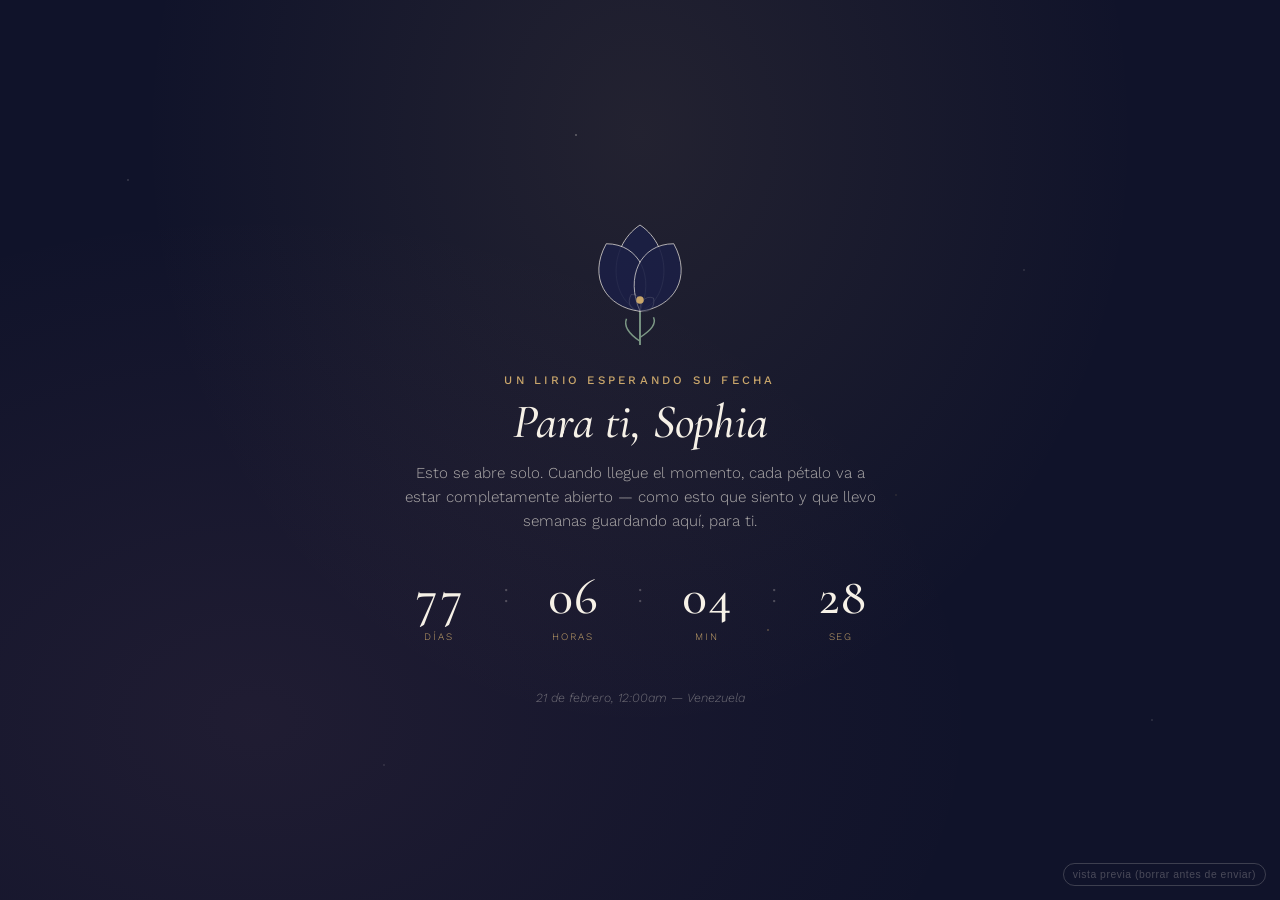
==== index.html @ c876b0af "Initial commit" ====
<!DOCTYPE html>
<html lang="es">
<head>
<meta charset="UTF-8">
<meta name="viewport" content="width=device-width, initial-scale=1.0">
<title>Para Sophia</title>
<link rel="preconnect" href="https://fonts.googleapis.com">
<link href="https://fonts.googleapis.com/css2?family=Cormorant+Garamond:ital,wght@0,400;0,500;0,600;1,400&family=Work+Sans:wght@300;400;500;600&display=swap" rel="stylesheet">
<link rel="stylesheet" href="css/style.css">
</head>
<body>

<!-- ============ LOCK SCREEN ============ -->
<div id="lock">
  <div class="stars"></div>
  <svg id="lily-svg" viewBox="0 0 200 200" xmlns="http://www.w3.org/2000/svg">
    <line x1="100" y1="155" x2="100" y2="200" stroke="var(--sage)" stroke-width="2.5"/>
    <path d="M100 195 C 85 185, 78 175, 82 165" stroke="var(--sage)" stroke-width="2" fill="none"/>
    <path d="M100 190 C 115 180, 122 172, 118 163" stroke="var(--sage)" stroke-width="2" fill="none"/>
    <g id="petals">
      <path class="petal" data-i="0" d="M100 155 C 60 140, 55 70, 100 40 C 145 70, 140 140, 100 155 Z" fill="var(--night-2)" stroke="var(--lily)" stroke-width="1" opacity="0.95"/>
      <path class="petal" data-i="1" d="M100 155 C 55 150, 30 110, 55 65 C 100 65, 120 110, 100 155 Z" fill="var(--night-2)" stroke="var(--lily)" stroke-width="1" opacity="0.9"/>
      <path class="petal" data-i="2" d="M100 155 C 145 150, 170 110, 145 65 C 100 65, 80 110, 100 155 Z" fill="var(--night-2)" stroke="var(--lily)" stroke-width="1" opacity="0.9"/>
      <path class="petal" data-i="3" d="M100 155 C 65 155, 45 130, 60 95 C 95 90, 110 125, 100 155 Z" fill="var(--night-2)" stroke="var(--lily)" stroke-width="1" opacity="0.85"/>
      <path class="petal" data-i="4" d="M100 155 C 135 155, 155 130, 140 95 C 105 90, 90 125, 100 155 Z" fill="var(--night-2)" stroke="var(--lily)" stroke-width="1" opacity="0.85"/>
    </g>
    <circle cx="100" cy="140" r="5" fill="var(--gold)"/>
  </svg>

  <p class="eyebrow">Un lirio esperando su fecha</p>
  <h1 class="title serif">Para ti, Sophia</h1>
  <p class="subtitle">Esto se abre solo. Cuando llegue el momento, cada pétalo va a estar completamente abierto — como esto que siento y que llevo semanas guardando aquí, para ti.</p>

  <div class="countdown">
    <div class="cd-unit"><div class="cd-num" id="cd-days">--</div><div class="cd-label">Días</div></div>
    <div class="cd-sep">:</div>
    <div class="cd-unit"><div class="cd-num" id="cd-hours">--</div><div class="cd-label">Horas</div></div>
    <div class="cd-sep">:</div>
    <div class="cd-unit"><div class="cd-num" id="cd-min">--</div><div class="cd-label">Min</div></div>
    <div class="cd-sep">:</div>
    <div class="cd-unit"><div class="cd-num" id="cd-sec">--</div><div class="cd-label">Seg</div></div>
  </div>

  <p class="lock-footer">21 de febrero, 12:00am — Venezuela</p>
</div>

<button id="devToggle" title="Solo para pruebas de Angel">vista previa (borrar antes de enviar)</button>

<!-- ============ APP (desbloqueado) ============ -->
<div id="app">
  <nav class="mainnav">
    <button data-view="diario" class="active">Diario</button>
    <button data-view="galeria">Galería</button>
    <button data-view="poemario">Poemario</button>
    <button data-view="libro">Libro</button>
  </nav>

  <section class="view active" id="view-diario">
    <p class="eyebrow serif" style="font-style:italic;">Sección 1</p>
    <h2>Diario</h2>
    <p class="lede">Pequeños momentos, contados apenas pasaron.</p>
    <div id="diario-list"></div>
  </section>

  <section class="view" id="view-galeria">
    <p class="eyebrow" style="font-style:italic;">Sección 2</p>
    <h2>Galería</h2>
    <p class="lede">Todo lo que nos hemos fotografiado, y lo que tú me has mandado.</p>
    <div class="gallery-grid" id="gallery-grid"></div>
  </section>

  <section class="view" id="view-poemario">
    <p class="eyebrow" style="font-style:italic;">Sección 3</p>
    <h2>Poemario</h2>
    <p class="lede">Un poema por cada semana, desde que empecé a contar los días.</p>
    <div id="poemario-list"></div>
  </section>

  <section class="view" id="view-libro">
    <p class="eyebrow" style="font-style:italic;">Sección 4</p>
    <h2>El libro</h2>
    <p class="lede">La historia completa de por qué me cautivaste.</p>
    <div id="libro-list"></div>
  </section>
</div>

<!-- ============ LIGHTBOX (foto ampliada) ============ -->
<div id="lightbox" onclick="closeLightbox()">
  <button id="lightbox-close" onclick="closeLightbox()" aria-label="Cerrar">&times;</button>
  <img id="lightbox-img" src="" alt="" onclick="event.stopPropagation()">
  <p id="lightbox-caption" onclick="event.stopPropagation()"></p>
</div>

<script src="js/data.js"></script>
<script src="js/script.js"></script>
</body>
</html>
---- css/style.css ----
:root{
  --night: #10132A;
  --night-2: #1B1F44;
  --violet: #262C56;
  --gold: #C9A66B;
  --lily: #F6F1E7;
  --rose: #D98A94;
  --sage: #7C9885;
  --ink: #2A2440;
}
*{box-sizing:border-box; margin:0; padding:0;}
html,body{height:100%;}
body{
  background: var(--night);
  color: var(--lily);
  font-family: 'Work Sans', sans-serif;
  font-weight: 300;
  overflow-x:hidden;
}
.serif{ font-family:'Cormorant Garamond', serif; }
.eyebrow{
  font-size:0.72rem;
  letter-spacing:0.28em;
  text-transform:uppercase;
  color: var(--gold);
  font-weight:500;
}

/* ---------- LOCK SCREEN ---------- */
#lock{
  min-height:100vh;
  display:flex;
  flex-direction:column;
  align-items:center;
  justify-content:center;
  text-align:center;
  padding: 2rem 1.5rem;
  background:
    radial-gradient(ellipse at 50% 15%, rgba(201,166,107,0.10), transparent 55%),
    radial-gradient(ellipse at 20% 80%, rgba(217,138,148,0.08), transparent 50%),
    var(--night);
  position:relative;
}
.stars{
  position:absolute; inset:0;
  background-image:
    radial-gradient(1px 1px at 10% 20%, rgba(246,241,231,0.5), transparent),
    radial-gradient(1px 1px at 80% 30%, rgba(246,241,231,0.4), transparent),
    radial-gradient(1.5px 1.5px at 60% 70%, rgba(201,166,107,0.6), transparent),
    radial-gradient(1px 1px at 30% 85%, rgba(246,241,231,0.35), transparent),
    radial-gradient(1px 1px at 90% 80%, rgba(246,241,231,0.4), transparent),
    radial-gradient(1.5px 1.5px at 45% 15%, rgba(246,241,231,0.5), transparent),
    radial-gradient(1px 1px at 70% 55%, rgba(201,166,107,0.4), transparent);
  background-size: 100% 100%;
  pointer-events:none;
  opacity:0.9;
}
#lily-svg{ width:150px; height:auto; margin-bottom: 1.75rem; position:relative; z-index:1; }
.petal{ transform-origin: 100px 155px; transition: transform 1.4s ease; }
h1.title{
  font-size: clamp(1.9rem, 5vw, 3rem);
  font-weight:500;
  font-style:italic;
  margin: 0.4rem 0 0.6rem;
  position:relative; z-index:1;
}
.subtitle{
  max-width: 480px;
  color: rgba(246,241,231,0.68);
  font-size:0.95rem;
  line-height:1.6;
  margin-bottom: 2.4rem;
  position:relative; z-index:1;
}
.countdown{
  display:flex;
  gap: clamp(0.8rem, 3vw, 2rem);
  position:relative; z-index:1;
}
.cd-unit{ display:flex; flex-direction:column; align-items:center; min-width:64px; }
.cd-num{
  font-family:'Cormorant Garamond', serif;
  font-size: clamp(2rem, 6vw, 3.2rem);
  font-weight:500;
  color: var(--lily);
  font-variant-numeric: tabular-nums;
  line-height:1;
}
.cd-label{
  font-size:0.62rem;
  letter-spacing:0.2em;
  text-transform:uppercase;
  color: var(--gold);
  margin-top:0.5rem;
}
.cd-sep{ font-size:1.6rem; color: rgba(246,241,231,0.25); align-self:flex-start; margin-top:0.4rem;}
.lock-footer{
  margin-top:3rem;
  font-size:0.78rem;
  color: rgba(246,241,231,0.4);
  font-style:italic;
  position:relative; z-index:1;
}

/* dev-only preview toggle (bórralo antes de enviar el regalo) */
#devToggle{
  position:fixed; bottom:14px; right:14px;
  font-size:0.65rem; color:rgba(246,241,231,0.25);
  background:none; border:1px solid rgba(246,241,231,0.2);
  padding:5px 9px; border-radius:20px; cursor:pointer;
  letter-spacing:0.05em; z-index:50;
}
#devToggle:hover{ color:var(--gold); border-color:var(--gold); }

/* ---------- APP (post-unlock) ---------- */
#app{ display:none; min-height:100vh; }
nav.mainnav{
  display:flex; justify-content:center; gap: clamp(1.2rem,4vw,2.6rem);
  padding: 1.6rem 1rem 1.3rem;
  border-bottom:1px solid rgba(246,241,231,0.1);
  background: var(--night);
  position:sticky; top:0; z-index:20;
  flex-wrap:wrap;
}
nav.mainnav button{
  background:none; border:none; cursor:pointer;
  font-family:'Work Sans', sans-serif;
  font-size:0.72rem; letter-spacing:0.22em; text-transform:uppercase;
  color: rgba(246,241,231,0.55);
  padding-bottom:6px;
  border-bottom: 1px solid transparent;
}
nav.mainnav button.active, nav.mainnav button:hover{
  color: var(--gold);
  border-bottom-color: var(--gold);
}
section.view{ display:none; padding: 3rem 1.5rem 5rem; max-width: 760px; margin:0 auto; }
section.view.active{ display:block; }
.view h2{ font-family:'Cormorant Garamond', serif; font-style:italic; font-size:2.1rem; font-weight:500; margin-bottom:0.3rem; }
.view .lede{ color:rgba(246,241,231,0.55); font-size:0.9rem; margin-bottom:2.6rem; }

/* Diario */
.diary-entry{ border-left:2px solid var(--rose); padding: 0.2rem 0 0.2rem 1.2rem; margin-bottom:2.2rem; }
.diary-date{ font-size:0.68rem; letter-spacing:0.15em; text-transform:uppercase; color:var(--gold); }
.diary-entry h3{ font-family:'Cormorant Garamond', serif; font-weight:500; font-size:1.4rem; margin: 0.3rem 0 0.5rem; }
.diary-entry p{ font-size:0.92rem; line-height:1.75; color:rgba(246,241,231,0.85); }

/* Galería */
.gallery-grid{ display:grid; grid-template-columns:repeat(auto-fill, minmax(150px,1fr)); gap:0.9rem; }
.photo-slot{
  aspect-ratio: 4/5; border-radius:4px;
  background: linear-gradient(160deg, var(--violet), var(--night-2));
  display:flex; align-items:center; justify-content:center;
  text-align:center; padding:0.8rem;
  border:1px dashed rgba(201,166,107,0.35);
  font-size:0.72rem; color:rgba(246,241,231,0.4); line-height:1.5;
}
.photo-slot img{ width:100%; height:100%; object-fit:cover; border-radius:4px; }
.photo-slot.has-photo{ cursor:pointer; border:1px solid transparent; transition: transform 0.25s ease; }
.photo-slot.has-photo:hover{ transform: scale(1.02); }

/* Lightbox */
#lightbox{
  display:none;
  position:fixed; inset:0; z-index:100;
  background: rgba(16,19,42,0.94);
  align-items:center; justify-content:center;
  flex-direction:column;
  padding: 2rem 1.5rem;
  cursor: zoom-out;
}
#lightbox.active{ display:flex; }
#lightbox-img{
  max-width:min(90vw, 720px); max-height:75vh;
  border-radius:6px;
  box-shadow: 0 20px 60px rgba(0,0,0,0.5);
  cursor:default;
}
#lightbox-caption{
  margin-top:1.2rem;
  font-family:'Cormorant Garamond', serif;
  font-style:italic;
  font-size:1.15rem;
  color: var(--lily);
  text-align:center;
  max-width:640px;
  cursor:default;
}
#lightbox-close{
  position:absolute; top:20px; right:28px;
  background:none; border:none;
  color: var(--lily); font-size:2.2rem;
  cursor:pointer; line-height:1;
  opacity:0.7;
}
#lightbox-close:hover{ opacity:1; color:var(--gold); }

/* Poemario (acordeón por semana) */
.poem-card{ border-bottom:1px solid rgba(246,241,231,0.08); }
.poem-card:last-child{ border-bottom:none; }

.poem-header{
  width:100%;
  display:flex;
  align-items:center;
  gap: 1rem;
  background:none;
  border:none;
  cursor:pointer;
  text-align:left;
  padding: 1.5rem 0;
  color: var(--lily);
  font-family:'Work Sans', sans-serif;
}
.poem-week{
  font-size:0.68rem; letter-spacing:0.15em; text-transform:uppercase;
  color:var(--sage); flex-shrink:0; width:120px;
}
.poem-header-title{
  font-family:'Cormorant Garamond', serif; font-style:italic; font-weight:500;
  font-size:1.35rem; flex:1;
}
.poem-arrow{
  font-size:1.4rem; color:var(--gold); flex-shrink:0; line-height:1;
  transition: transform 0.3s ease;
}
.poem-card.open .poem-arrow{ transform: rotate(45deg); }
.poem-card.open .poem-header-title{ color: var(--gold); }

.poem-body{
  max-height:0;
  overflow:hidden;
  transition: max-height 0.4s ease;
}
.poem-card .poem-text{
  font-family:'Cormorant Garamond', serif; font-size:1.15rem; line-height:1.85;
  white-space:pre-line; color:rgba(246,241,231,0.9);
  padding-bottom: 1.8rem;
}

@media (max-width: 480px){
  .poem-header{ flex-wrap:wrap; }
  .poem-week{ width:auto; order:1; }
  .poem-header-title{ order:3; width:100%; }
  .poem-arrow{ order:2; margin-left:auto; }
}

/* Libro */
.book-chapter{ margin-bottom: 2.8rem; }
.book-chapter .chnum{ font-size:0.68rem; letter-spacing:0.15em; text-transform:uppercase; color:var(--gold); }
.book-chapter h3{ font-family:'Cormorant Garamond', serif; font-weight:500; font-size:1.5rem; margin:0.3rem 0 0.9rem; }
.book-chapter p{ font-size:0.95rem; line-height:1.8; color:rgba(246,241,231,0.85); margin-bottom:1rem; }

.empty{ color:rgba(246,241,231,0.4); font-size:0.85rem; font-style:italic; }

@media (prefers-reduced-motion: reduce){
  .petal{ transition:none; }
}
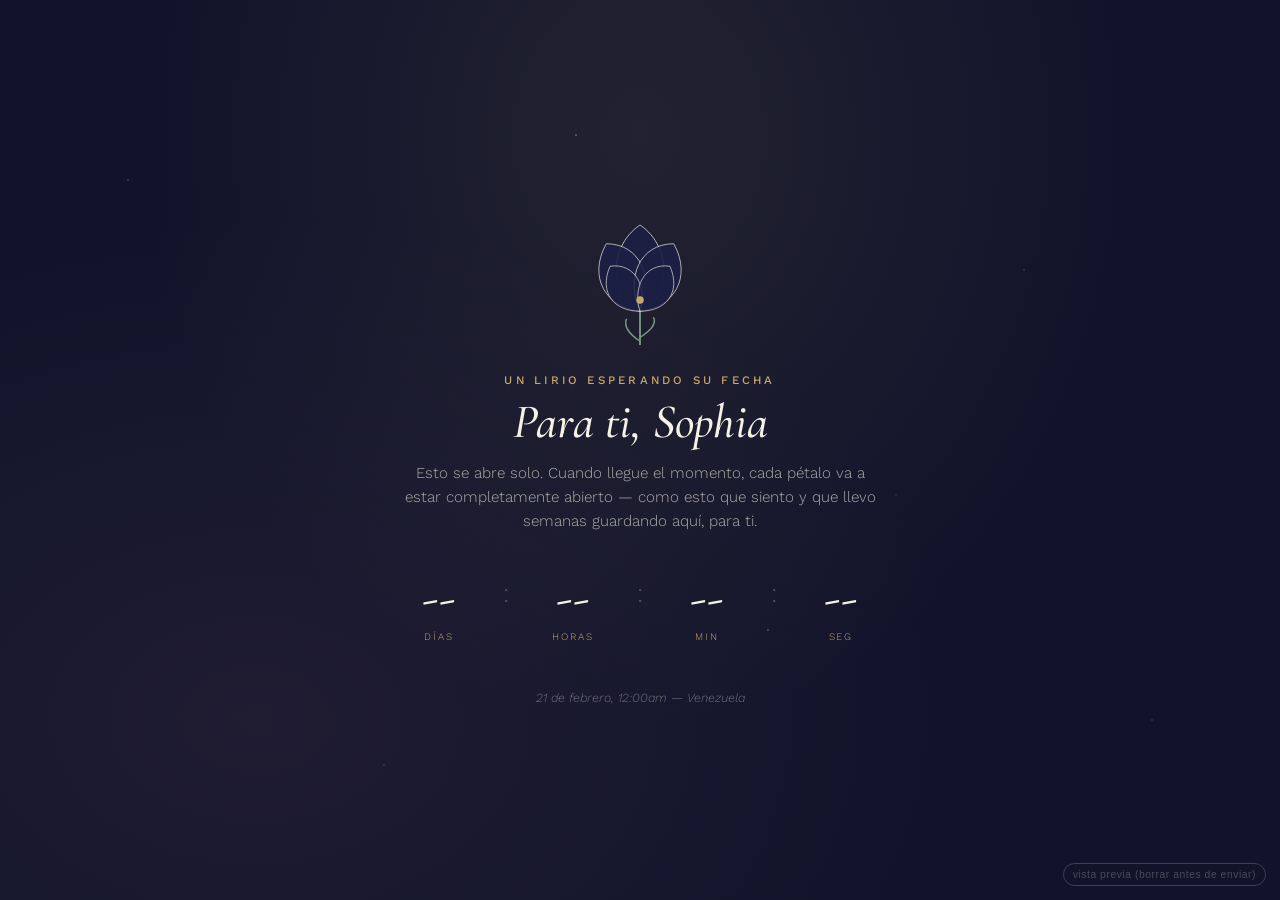
==== commit 4d20ce62: "Integrar Firebase + Firestore" ====
--- a/index.html
+++ b/index.html
@@ -92,6 +92,6 @@
 </div>
 
 <script src="js/data.js"></script>
-<script src="js/script.js"></script>
+<script type="module" src="js/script.js"></script>
 </body>
 </html>
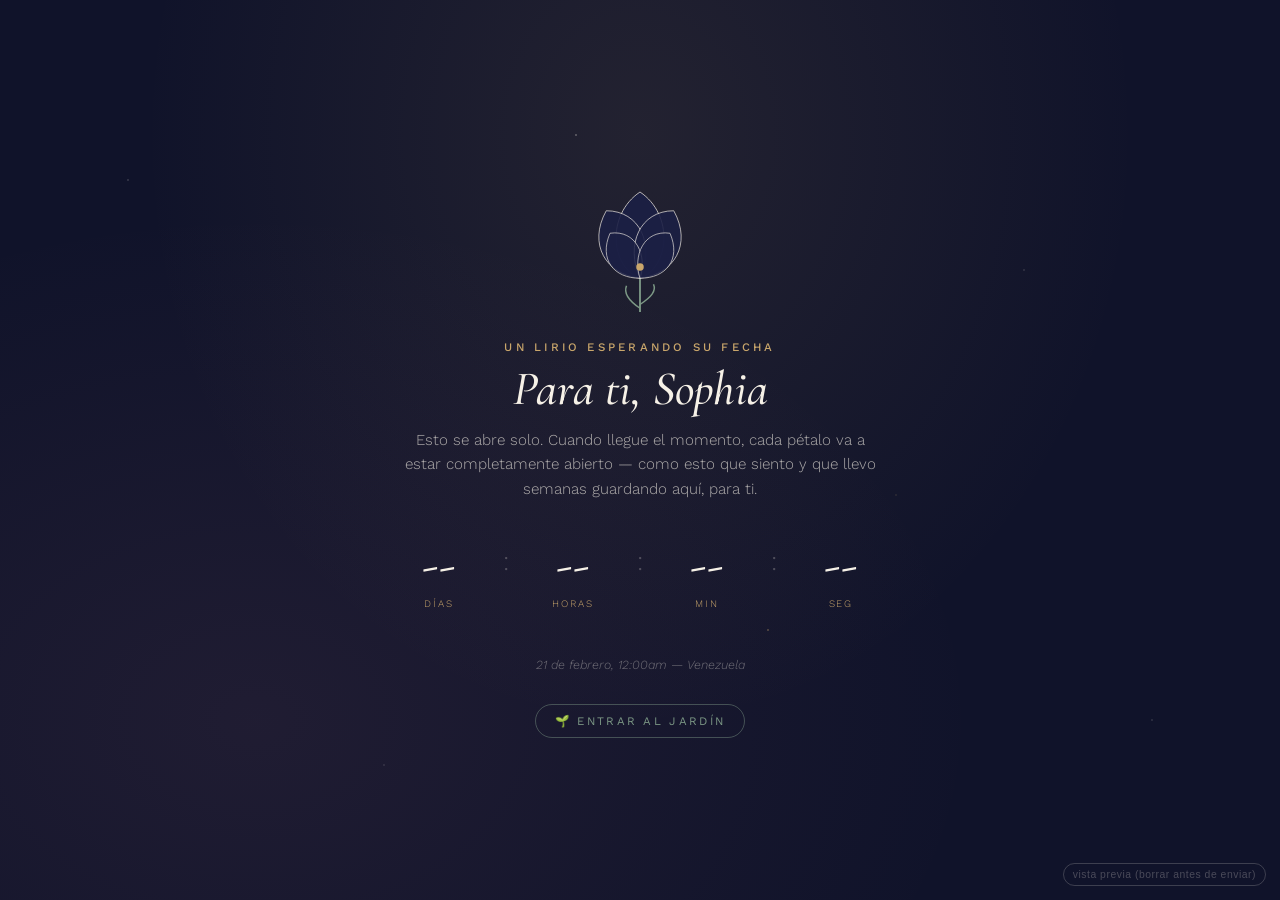
==== commit d52e220c: "Agregar minijuego del jardín de lirios (fase 1)" ====
--- a/index.html
+++ b/index.html
@@ -42,6 +42,8 @@
   </div>
 
   <p class="lock-footer">21 de febrero, 12:00am — Venezuela</p>
+
+  <button id="garden-btn">🌱 Entrar al jardín</button>
 </div>
 
 <button id="devToggle" title="Solo para pruebas de Angel">vista previa (borrar antes de enviar)</button>
@@ -91,7 +93,13 @@
   <p id="lightbox-caption" onclick="event.stopPropagation()"></p>
 </div>
 
+<!-- ============ JARDÍN (modal, siempre en DOM) ============ -->
+<div id="garden-modal">
+  <div id="garden-modal-inner"></div>
+</div>
+
 <script src="js/data.js"></script>
 <script type="module" src="js/script.js"></script>
+<script type="module" src="js/garden-ui.js"></script>
 </body>
 </html>
--- a/css/style.css
+++ b/css/style.css
@@ -256,3 +256,374 @@
 @media (prefers-reduced-motion: reduce){
   .petal{ transition:none; }
 }
+
+/* ================================================================
+   JARDÍN DE LIRIOS — minijuego
+   Todas las variables vienen de :root, no se inventan colores nuevos
+   ================================================================ */
+
+/* Botón de entrada (lock screen) */
+#garden-btn{
+  margin-top: 2rem;
+  background: none;
+  border: 1px solid rgba(124,152,133,0.45);
+  color: var(--sage);
+  font-family: 'Work Sans', sans-serif;
+  font-size: 0.72rem;
+  letter-spacing: 0.2em;
+  text-transform: uppercase;
+  padding: 0.55rem 1.2rem;
+  border-radius: 30px;
+  cursor: pointer;
+  position: relative; z-index: 1;
+  transition: border-color 0.3s ease, color 0.3s ease, background 0.3s ease;
+}
+#garden-btn:hover{
+  border-color: var(--sage);
+  color: var(--lily);
+  background: rgba(124,152,133,0.12);
+}
+
+/* ── Modal overlay ─────────────────────────────────────── */
+#garden-modal{
+  display: none;
+  position: fixed; inset: 0; z-index: 200;
+  background: rgba(16,19,42,0.85);
+  backdrop-filter: blur(6px);
+  -webkit-backdrop-filter: blur(6px);
+  align-items: center;
+  justify-content: center;
+  padding: 1.5rem;
+  overflow-y: auto;
+}
+#garden-modal.active{ display: flex; }
+
+#garden-modal-inner{
+  background: linear-gradient(160deg, var(--night-2), var(--ink));
+  border: 1px solid rgba(201,166,107,0.2);
+  border-radius: 16px;
+  width: 100%;
+  max-width: 540px;
+  padding: 2.4rem 2rem;
+  position: relative;
+  box-shadow: 0 30px 80px rgba(0,0,0,0.55);
+  max-height: 90vh;
+  overflow-y: auto;
+}
+
+/* Scrollbar sutil */
+#garden-modal-inner::-webkit-scrollbar{ width: 4px; }
+#garden-modal-inner::-webkit-scrollbar-track{ background: transparent; }
+#garden-modal-inner::-webkit-scrollbar-thumb{ background: rgba(201,166,107,0.3); border-radius: 2px; }
+
+/* ── Botón cerrar ──────────────────────────────────────── */
+.gdn-close{
+  position: absolute; top: 1rem; right: 1.2rem;
+  background: none; border: none;
+  color: rgba(246,241,231,0.4); font-size: 1.8rem;
+  cursor: pointer; line-height: 1;
+  transition: color 0.2s ease;
+}
+.gdn-close:hover{ color: var(--gold); }
+
+/* ── Loading ───────────────────────────────────────────── */
+.gdn-loading{
+  display: flex; flex-direction: column;
+  align-items: center; justify-content: center;
+  gap: 1rem; padding: 3rem 0;
+  color: rgba(246,241,231,0.5); font-size: 0.85rem;
+}
+.gdn-spinner{
+  width: 28px; height: 28px;
+  border: 2px solid rgba(201,166,107,0.2);
+  border-top-color: var(--gold);
+  border-radius: 50%;
+  animation: gdnSpin 0.9s linear infinite;
+}
+@keyframes gdnSpin{ to{ transform: rotate(360deg); } }
+
+/* ── Onboarding ────────────────────────────────────────── */
+.gdn-onboard{
+  display: flex; flex-direction: column;
+  align-items: center; text-align: center; gap: 1rem;
+}
+.gdn-lily-small{
+  margin-bottom: 0.5rem;
+}
+.gdn-lily-svg-sm{
+  width: 80px; height: auto;
+}
+.gdn-title{
+  font-size: clamp(1.6rem, 4vw, 2.2rem);
+  font-weight: 500; font-style: italic;
+  color: var(--lily);
+  margin: 0;
+}
+.gdn-sub{
+  font-size: 0.88rem;
+  color: rgba(246,241,231,0.55);
+}
+.gdn-role-btns{
+  display: flex; gap: 1rem; margin: 0.5rem 0;
+  flex-wrap: wrap; justify-content: center;
+}
+.gdn-role-btn{
+  background: rgba(38,44,86,0.6);
+  border: 1px solid rgba(201,166,107,0.25);
+  border-radius: 12px;
+  padding: 1rem 1.4rem;
+  cursor: pointer;
+  display: flex; flex-direction: column; align-items: center; gap: 0.3rem;
+  transition: border-color 0.25s ease, background 0.25s ease;
+  min-width: 130px;
+}
+.gdn-role-btn:hover{
+  border-color: rgba(201,166,107,0.6);
+  background: rgba(38,44,86,0.9);
+}
+.gdn-role-btn.selected{
+  border-color: var(--gold);
+  background: rgba(201,166,107,0.12);
+}
+.gdn-role-icon{ font-size: 1.6rem; }
+.gdn-role-label{
+  font-family: 'Work Sans', sans-serif;
+  font-size: 0.85rem; color: var(--lily);
+}
+.gdn-role-label em{ color: var(--gold); font-style: normal; }
+.gdn-role-hint{
+  font-size: 0.7rem;
+  color: rgba(246,241,231,0.4);
+  letter-spacing: 0.05em;
+}
+
+.gdn-garden-name-wrap,
+.gdn-sophia-name-wrap{
+  width: 100%; text-align: left;
+}
+.gdn-label{
+  display: block;
+  font-size: 0.72rem; letter-spacing: 0.15em;
+  text-transform: uppercase; color: var(--gold);
+  margin-bottom: 0.5rem;
+}
+.gdn-input{
+  width: 100%;
+  background: rgba(16,19,42,0.6);
+  border: 1px solid rgba(201,166,107,0.3);
+  border-radius: 8px;
+  padding: 0.65rem 0.9rem;
+  color: var(--lily);
+  font-family: 'Work Sans', sans-serif;
+  font-size: 0.9rem;
+  transition: border-color 0.2s ease;
+  outline: none;
+}
+.gdn-input:focus{ border-color: var(--gold); }
+.gdn-input::placeholder{ color: rgba(246,241,231,0.25); }
+
+.gdn-primary-btn{
+  margin-top: 0.5rem;
+  background: linear-gradient(135deg, rgba(201,166,107,0.2), rgba(201,166,107,0.08));
+  border: 1px solid rgba(201,166,107,0.55);
+  color: var(--gold);
+  font-family: 'Work Sans', sans-serif;
+  font-size: 0.78rem; letter-spacing: 0.18em;
+  text-transform: uppercase;
+  padding: 0.75rem 2rem;
+  border-radius: 30px;
+  cursor: pointer;
+  transition: background 0.25s ease, opacity 0.25s ease;
+}
+.gdn-primary-btn:hover:not(:disabled){
+  background: linear-gradient(135deg, rgba(201,166,107,0.35), rgba(201,166,107,0.15));
+}
+.gdn-primary-btn:disabled{
+  opacity: 0.35; cursor: not-allowed;
+}
+.gdn-disclaimer{
+  font-size: 0.68rem;
+  color: rgba(246,241,231,0.3);
+  font-style: italic;
+}
+
+/* ── Vista jardín ──────────────────────────────────────── */
+.gdn-view{
+  display: flex; flex-direction: column; gap: 2rem;
+}
+.gdn-header{
+  text-align: center;
+}
+.gdn-greeting{
+  font-size: 0.9rem;
+  color: rgba(246,241,231,0.6);
+  margin-top: 0.3rem;
+}
+.gdn-greeting em{ color: var(--sage); font-style: normal; }
+
+/* Clúster SVG */
+.gdn-lily-stage{
+  display: flex; justify-content: center; align-items: center;
+  min-height: 140px;
+  position: relative;
+  transition: filter 0.5s ease;
+}
+.gdn-lily-stage.gdn-watered{
+  filter: drop-shadow(0 0 18px rgba(124,152,133,0.7));
+}
+.gdn-cluster-svg{
+  width: 100%; max-width: 280px; height: auto;
+  overflow: visible;
+}
+
+/* Stats */
+.gdn-stats{
+  display: flex; justify-content: center; gap: 1.5rem;
+  flex-wrap: wrap;
+}
+.gdn-stat{
+  display: flex; flex-direction: column; align-items: center;
+  min-width: 60px;
+}
+.gdn-stat-num{
+  font-family: 'Cormorant Garamond', serif;
+  font-size: 1.8rem; font-weight: 500; color: var(--lily);
+  line-height: 1;
+}
+.gdn-stat-max{
+  font-size: 1rem; color: rgba(246,241,231,0.35);
+}
+.gdn-stat-label{
+  font-size: 0.62rem; letter-spacing: 0.15em;
+  text-transform: uppercase; color: var(--gold);
+  margin-top: 0.35rem;
+}
+
+/* Riego */
+.gdn-water-section{
+  display: flex; justify-content: center;
+}
+.gdn-water-btn{
+  background: linear-gradient(135deg, rgba(124,152,133,0.2), rgba(124,152,133,0.08));
+  border: 1px solid rgba(124,152,133,0.5);
+  color: var(--sage);
+  font-family: 'Work Sans', sans-serif;
+  font-size: 0.82rem; letter-spacing: 0.15em;
+  text-transform: uppercase;
+  padding: 0.85rem 2.2rem;
+  border-radius: 30px;
+  cursor: pointer;
+  transition: background 0.25s ease, transform 0.15s ease;
+  display: flex; align-items: center; gap: 0.5rem;
+}
+.gdn-water-btn:hover:not(:disabled){
+  background: linear-gradient(135deg, rgba(124,152,133,0.35), rgba(124,152,133,0.15));
+  transform: scale(1.03);
+}
+.gdn-water-btn:disabled{ opacity: 0.5; cursor: not-allowed; transform: none; }
+.gdn-water-icon{ font-size: 1.1rem; }
+
+.gdn-already-watered{
+  display: flex; flex-direction: column; align-items: center; gap: 0.4rem;
+  color: rgba(246,241,231,0.4); font-size: 0.85rem; text-align: center;
+  padding: 0.8rem 1.5rem;
+  border: 1px solid rgba(246,241,231,0.08);
+  border-radius: 12px;
+}
+.gdn-already-watered span{ font-size: 1.4rem; }
+.gdn-already-watered em{ color: var(--gold); font-style: italic; }
+
+/* Mensajes */
+.gdn-message-section{
+  border-top: 1px solid rgba(246,241,231,0.08);
+  padding-top: 1.5rem;
+}
+.gdn-msg-compose{
+  display: flex; flex-direction: column; gap: 0.7rem;
+  margin-bottom: 1.5rem;
+}
+.gdn-textarea{
+  width: 100%;
+  background: rgba(16,19,42,0.5);
+  border: 1px solid rgba(201,166,107,0.25);
+  border-radius: 8px;
+  padding: 0.7rem 0.9rem;
+  color: var(--lily);
+  font-family: 'Cormorant Garamond', serif;
+  font-size: 1.05rem; line-height: 1.6;
+  resize: vertical; min-height: 80px;
+  outline: none;
+  transition: border-color 0.2s ease;
+}
+.gdn-textarea:focus{ border-color: rgba(201,166,107,0.6); }
+.gdn-textarea::placeholder{ color: rgba(246,241,231,0.2); font-style: italic; }
+
+.gdn-msg-send-btn{
+  align-self: flex-end;
+  background: none;
+  border: 1px solid rgba(124,152,133,0.4);
+  color: var(--sage);
+  font-family: 'Work Sans', sans-serif;
+  font-size: 0.72rem; letter-spacing: 0.15em;
+  text-transform: uppercase;
+  padding: 0.5rem 1.2rem;
+  border-radius: 20px;
+  cursor: pointer;
+  transition: border-color 0.2s ease, color 0.2s ease;
+}
+.gdn-msg-send-btn:hover:not(:disabled){ border-color: var(--sage); color: var(--lily); }
+.gdn-msg-send-btn:disabled{ opacity: 0.4; cursor: not-allowed; }
+
+.gdn-already-msg{
+  font-size: 0.82rem; color: rgba(246,241,231,0.35);
+  font-style: italic; margin-bottom: 1.2rem;
+}
+.gdn-already-msg em{ color: var(--gold); }
+
+.gdn-no-msgs{
+  font-size: 0.82rem; color: rgba(246,241,231,0.3);
+  font-style: italic; text-align: center;
+  padding: 1rem 0;
+}
+
+/* Lista de mensajes */
+.gdn-msg-list{
+  display: flex; flex-direction: column; gap: 1rem;
+}
+.gdn-msg-item{
+  border-left: 2px solid rgba(124,152,133,0.35);
+  padding: 0.2rem 0 0.2rem 1rem;
+}
+.gdn-msg-meta{
+  display: flex; align-items: baseline; gap: 0.6rem;
+  margin-bottom: 0.3rem;
+}
+.gdn-msg-author{
+  font-size: 0.68rem; letter-spacing: 0.15em;
+  text-transform: uppercase; color: var(--gold);
+}
+.gdn-msg-date{
+  font-size: 0.65rem; color: rgba(246,241,231,0.3);
+}
+.gdn-msg-text{
+  font-family: 'Cormorant Garamond', serif;
+  font-size: 1.05rem; line-height: 1.7;
+  color: rgba(246,241,231,0.85);
+}
+
+.gdn-error{
+  text-align: center; color: var(--rose);
+  font-size: 0.85rem; padding: 2rem 0;
+}
+
+/* ── Responsive ─────────────────────────────────────────── */
+@media (max-width: 480px){
+  #garden-modal-inner{ padding: 2rem 1.2rem; }
+  .gdn-role-btns{ flex-direction: column; align-items: center; }
+  .gdn-stats{ gap: 1rem; }
+}
+
+@media (prefers-reduced-motion: reduce){
+  .gdn-cluster-svg path, .gdn-cluster-svg circle{ transition: none; }
+  .gdn-spinner{ animation: none; }
+}
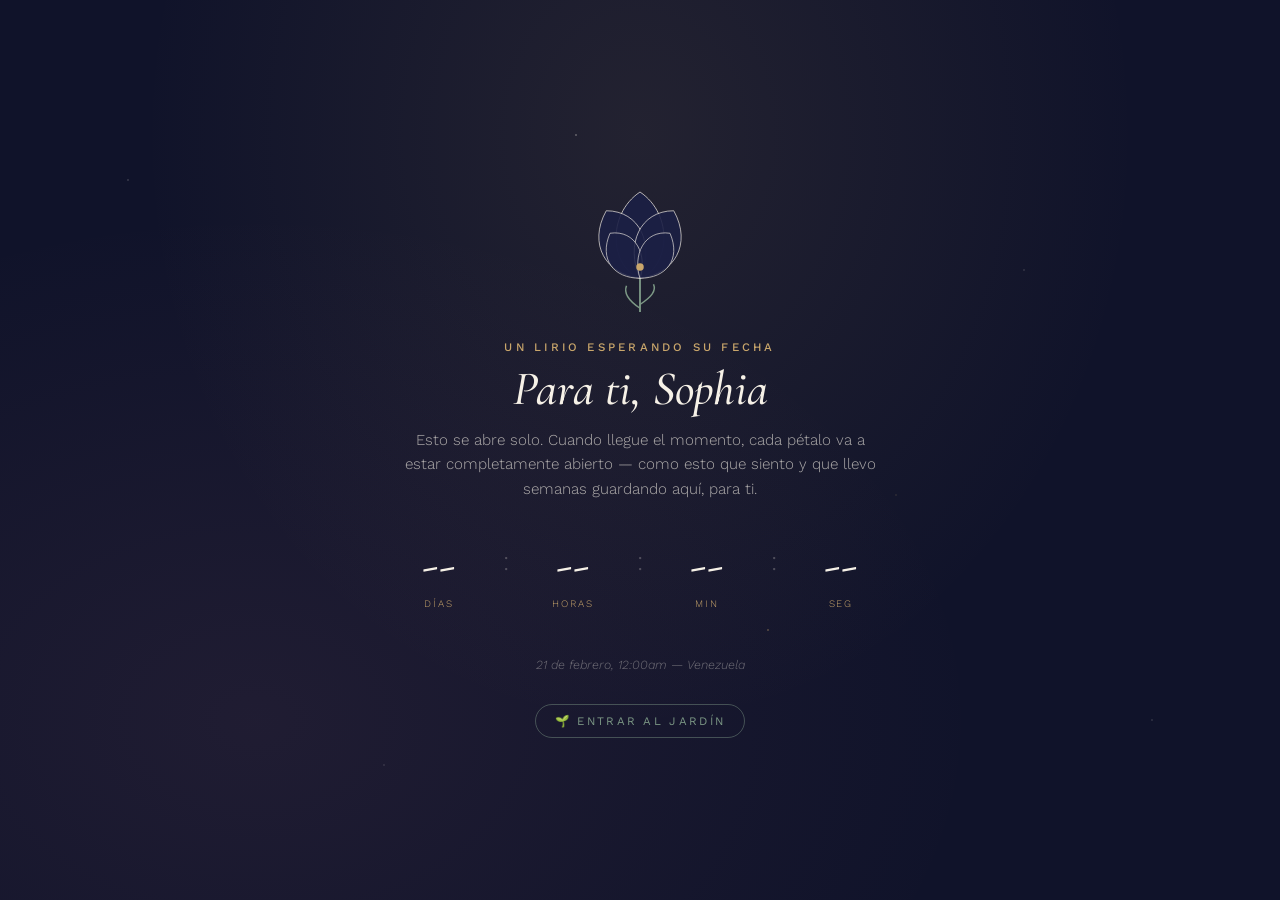
==== commit 49cf11eb: "parche 2: lirio crece por tiempo + quitar Diario + boton Jardin en app + Galeria primera" ====
--- a/index.html
+++ b/index.html
@@ -46,40 +46,31 @@
   <button id="garden-btn">🌱 Entrar al jardín</button>
 </div>
 
-<button id="devToggle" title="Solo para pruebas de Angel">vista previa (borrar antes de enviar)</button>
-
 <!-- ============ APP (desbloqueado) ============ -->
 <div id="app">
   <nav class="mainnav">
-    <button data-view="diario" class="active">Diario</button>
-    <button data-view="galeria">Galería</button>
+    <button data-view="galeria" class="active">Galería</button>
     <button data-view="poemario">Poemario</button>
     <button data-view="libro">Libro</button>
+    <button id="garden-btn-app">🌷 Jardín</button>
   </nav>
 
-  <section class="view active" id="view-diario">
-    <p class="eyebrow serif" style="font-style:italic;">Sección 1</p>
-    <h2>Diario</h2>
-    <p class="lede">Pequeños momentos, contados apenas pasaron.</p>
-    <div id="diario-list"></div>
-  </section>
-
-  <section class="view" id="view-galeria">
-    <p class="eyebrow" style="font-style:italic;">Sección 2</p>
+  <section class="view active" id="view-galeria">
+    <p class="eyebrow" style="font-style:italic;">Sección 1</p>
     <h2>Galería</h2>
     <p class="lede">Todo lo que nos hemos fotografiado, y lo que tú me has mandado.</p>
     <div class="gallery-grid" id="gallery-grid"></div>
   </section>
 
   <section class="view" id="view-poemario">
-    <p class="eyebrow" style="font-style:italic;">Sección 3</p>
+    <p class="eyebrow" style="font-style:italic;">Sección 2</p>
     <h2>Poemario</h2>
     <p class="lede">Un poema por cada semana, desde que empecé a contar los días.</p>
     <div id="poemario-list"></div>
   </section>
 
   <section class="view" id="view-libro">
-    <p class="eyebrow" style="font-style:italic;">Sección 4</p>
+    <p class="eyebrow" style="font-style:italic;">Sección 3</p>
     <h2>El libro</h2>
     <p class="lede">La historia completa de por qué me cautivaste.</p>
     <div id="libro-list"></div>
--- a/css/style.css
+++ b/css/style.css
@@ -627,3 +627,231 @@
   .gdn-cluster-svg path, .gdn-cluster-svg circle{ transition: none; }
   .gdn-spinner{ animation: none; }
 }
+
+/* ================================================================
+   NUESTRA CASA — sección de construcción
+   ================================================================ */
+
+.gdn-house-section{
+  border-top: 1px solid rgba(246,241,231,0.08);
+  padding-top: 1.5rem;
+  display: flex; flex-direction: column; gap: 1rem;
+}
+.gdn-house-locked .gdn-house-hint{
+  font-size: 0.85rem;
+  color: rgba(246,241,231,0.35);
+  font-style: italic;
+  line-height: 1.65;
+}
+
+/* Nombre de la casa */
+.gdn-house-name{
+  font-family: 'Cormorant Garamond', serif;
+  font-size: 1.4rem; font-weight: 500;
+  color: var(--lily);
+  margin: 0;
+  text-align: center;
+}
+
+/* SVG wrapper */
+.gdn-house-svg-wrap{
+  display: flex; justify-content: center;
+}
+.gdn-house-svg{
+  width: 100%; max-width: 240px; height: auto;
+  overflow: visible;
+  filter: drop-shadow(0 4px 18px rgba(0,0,0,0.4));
+}
+
+/* Etiqueta de etapa actual */
+.gdn-house-stage-label{
+  font-size: 0.82rem;
+  color: rgba(246,241,231,0.5);
+  text-align: center;
+}
+.gdn-house-stage-label em{ color: var(--gold); font-style: italic; }
+
+/* Barra de progreso de etapas */
+.gdn-house-progress{
+  display: flex; justify-content: center; gap: 0.6rem;
+  flex-wrap: wrap;
+}
+.gdn-house-step{
+  display: flex; flex-direction: column; align-items: center; gap: 0.3rem;
+  font-size: 0.62rem; letter-spacing: 0.08em;
+  text-transform: uppercase;
+  color: rgba(246,241,231,0.25);
+  min-width: 52px; text-align: center;
+}
+.gdn-house-step.done{ color: rgba(201,166,107,0.6); }
+.gdn-house-step.next{ color: var(--gold); }
+.gdn-house-step-dot{
+  width: 8px; height: 8px; border-radius: 50%;
+  background: rgba(246,241,231,0.15);
+  border: 1px solid rgba(246,241,231,0.15);
+  transition: background 0.3s ease;
+}
+.gdn-house-step.done .gdn-house-step-dot{
+  background: rgba(201,166,107,0.5);
+  border-color: var(--gold);
+}
+.gdn-house-step.next .gdn-house-step-dot{
+  background: rgba(201,166,107,0.2);
+  border-color: var(--gold);
+  box-shadow: 0 0 6px rgba(201,166,107,0.4);
+}
+
+/* Botón de construcción */
+.gdn-build-btn{
+  align-self: center;
+  background: linear-gradient(135deg, rgba(201,166,107,0.18), rgba(201,166,107,0.06));
+  border: 1px solid rgba(201,166,107,0.5);
+  color: var(--gold);
+  font-family: 'Work Sans', sans-serif;
+  font-size: 0.78rem; letter-spacing: 0.16em;
+  text-transform: uppercase;
+  padding: 0.75rem 1.8rem;
+  border-radius: 30px;
+  cursor: pointer;
+  transition: background 0.25s ease, transform 0.15s ease;
+  display: flex; align-items: center; gap: 0.5rem;
+}
+.gdn-build-btn:hover:not(:disabled){
+  background: linear-gradient(135deg, rgba(201,166,107,0.32), rgba(201,166,107,0.14));
+  transform: scale(1.03);
+}
+.gdn-build-btn:disabled{
+  opacity: 0.45; cursor: not-allowed; transform: none;
+  border-color: rgba(246,241,231,0.15);
+  color: rgba(246,241,231,0.35);
+}
+.gdn-build-cost{
+  font-weight: 600; font-size: 0.9rem;
+}
+
+/* Botón inline (nombrar casa) */
+.gdn-inline-btn{
+  background: none; border: none;
+  color: var(--gold); font-style: italic;
+  font-family: inherit; font-size: inherit;
+  cursor: pointer; text-decoration: underline;
+  padding: 0;
+}
+.gdn-inline-btn:hover{ opacity: 0.75; }
+
+/* Hint genérico reutilizable */
+.gdn-house-hint{
+  font-size: 0.82rem;
+  color: rgba(246,241,231,0.4);
+  text-align: center;
+  line-height: 1.65;
+}
+
+/* ================================================================
+   NUESTRO REFUGIO — sección de mascotas
+   ================================================================ */
+
+.gdn-pets-section{
+  border-top: 1px solid rgba(246,241,231,0.08);
+  padding-top: 1.5rem;
+  display: flex; flex-direction: column; gap: 0.8rem;
+}
+
+/* Grid de tarjetas */
+.gdn-pet-grid{
+  display: grid;
+  grid-template-columns: repeat(2, 1fr);
+  gap: 0.8rem;
+}
+@media (max-width: 360px){
+  .gdn-pet-grid{ grid-template-columns: 1fr; }
+}
+
+/* Tarjeta individual */
+.gdn-pet-card{
+  background: rgba(16,19,42,0.5);
+  border: 1px solid rgba(246,241,231,0.1);
+  border-radius: 12px;
+  padding: 1rem 0.8rem;
+  display: flex; flex-direction: column;
+  align-items: center; gap: 0.4rem;
+  text-align: center;
+  transition: border-color 0.3s ease;
+}
+.gdn-pet-card.adopted{
+  border-color: rgba(201,166,107,0.35);
+  background: rgba(201,166,107,0.06);
+}
+
+/* Emoji de la mascota */
+.gdn-pet-emoji{
+  font-size: 2rem;
+  line-height: 1;
+}
+
+/* Nombre de la especie */
+.gdn-pet-label{
+  font-family: 'Work Sans', sans-serif;
+  font-size: 0.72rem; letter-spacing: 0.1em;
+  text-transform: uppercase;
+  color: rgba(246,241,231,0.5);
+  margin: 0;
+}
+.gdn-pet-card.adopted .gdn-pet-label{
+  color: rgba(246,241,231,0.7);
+}
+
+/* Área de acción */
+.gdn-pet-action{
+  display: flex; flex-direction: column;
+  align-items: center; gap: 0.3rem;
+  margin-top: 0.2rem;
+}
+
+/* Badge "adoptado ✓" */
+.gdn-pet-adopted-badge{
+  font-size: 0.65rem; letter-spacing: 0.12em;
+  text-transform: uppercase; color: var(--sage);
+}
+
+/* Nombre propio de la mascota */
+.gdn-pet-name{
+  font-family: 'Cormorant Garamond', serif;
+  font-size: 1rem; font-style: italic;
+  color: var(--lily);
+}
+.gdn-pet-nameless{
+  font-size: 0.68rem; color: rgba(246,241,231,0.25);
+  font-style: italic;
+}
+.gdn-pet-pending{
+  font-size: 0.68rem; color: rgba(246,241,231,0.2);
+  font-style: italic;
+}
+
+/* Botón adoptar (hereda .gdn-build-btn pero más compacto) */
+.gdn-adopt-btn{
+  background: linear-gradient(135deg, rgba(124,152,133,0.18), rgba(124,152,133,0.06));
+  border: 1px solid rgba(124,152,133,0.45);
+  color: var(--sage);
+  font-family: 'Work Sans', sans-serif;
+  font-size: 0.68rem; letter-spacing: 0.12em;
+  text-transform: uppercase;
+  padding: 0.45rem 0.9rem;
+  border-radius: 20px;
+  cursor: pointer;
+  transition: background 0.25s ease, transform 0.15s ease;
+  display: flex; align-items: center; gap: 0.3rem;
+  white-space: nowrap;
+}
+.gdn-adopt-btn:hover:not(:disabled){
+  background: linear-gradient(135deg, rgba(124,152,133,0.32), rgba(124,152,133,0.12));
+  transform: scale(1.04);
+}
+.gdn-adopt-btn:disabled{
+  opacity: 0.4; cursor: not-allowed; transform: none;
+  border-color: rgba(246,241,231,0.12);
+  color: rgba(246,241,231,0.3);
+}
+
+
